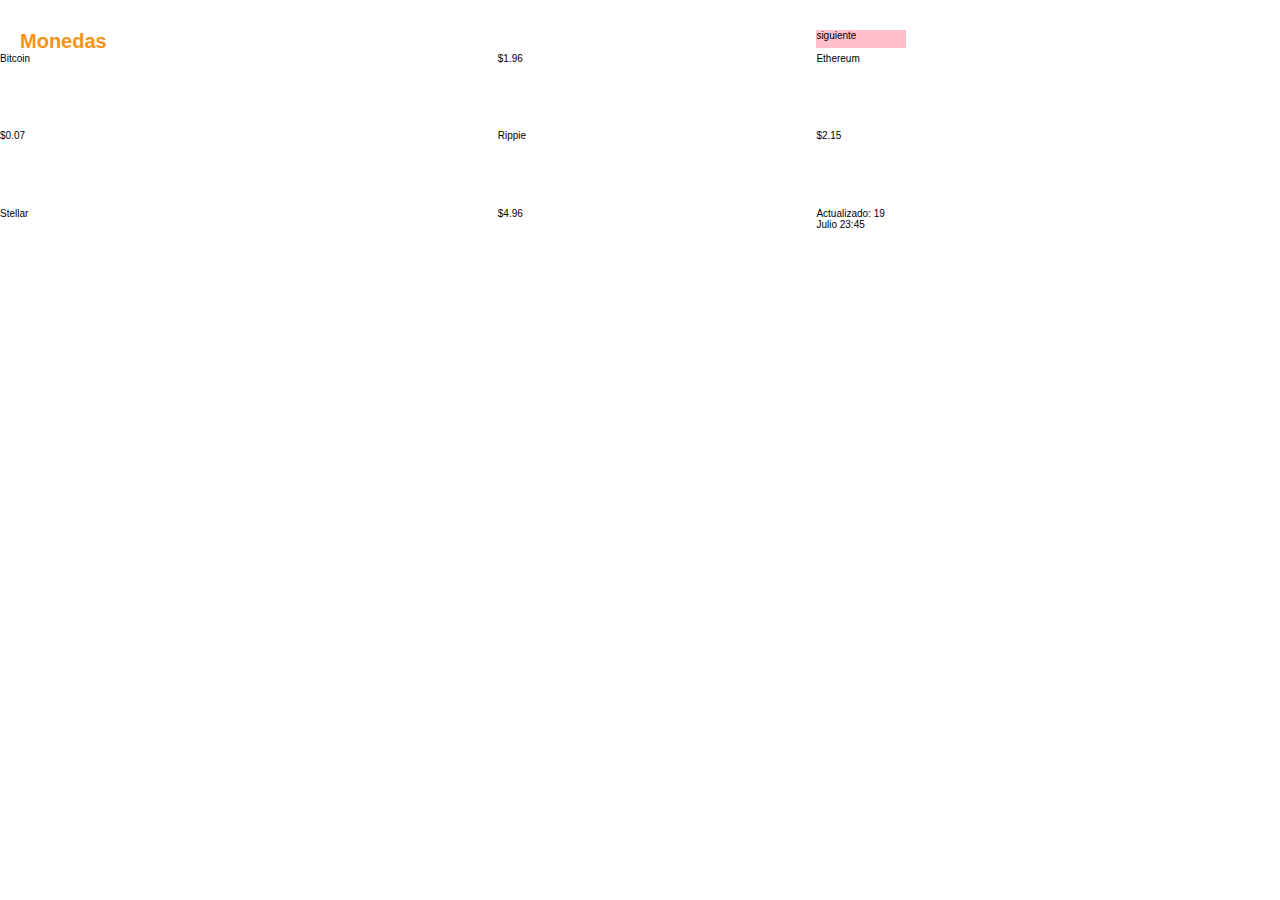
==== pruebas.html @ f8985ed3 "Termine la seccion uno, igual quisiera buscar el desplazamiento con js" ====
<!DOCTYPE html>
<html lang="en">

<head>
    <meta charset="UTF-8">
    <meta http-equiv="X-UA-Compatible" content="IE=edge">
    <meta name="viewport" content="width=device-width, initial-scale=1.0">
    <title>Document</title>
    <link rel="stylesheet" href="css/prueba.css">
</head>

<body>
    <div class="section1--table">
        <div class="section1--table-title">
            <p>Monedas</p>
        </div>
        <div class="section1--button">siguiente</div>

        <div class="section1--table-coin">
            <p>Bitcoin</p>
        </div>
        <div class="section1--table-amount">
            <p>$1.96<span class="decress"> </span></p>
        </div>
        <div class="section1--table-coin">
            <p>Ethereum</p>
        </div>
        <div class="section1--table-amount">
            <p>$0.07<span class="decress"> </span></p>
        </div>
        <div class="section1--table-coin">
            <p>Rippie</p>
        </div>
        <div class="section1--table-amount">
            <p>$2.15<span class="incress"> </span></p>
        </div>
        <div class="section1--table-coin">
            <p>Stellar</p>
        </div>
        <div class="section1--table-amount">
            <p>$4.96 <span class="decress"> </span></p>
        </div>

        <div class="section1--table-subtitle">
            <p>Actualizado:</span>
                <span>19 Julio 23:45</span>
            </p>
        </div>
    </div>
</body>

</html>
---- css/prueba.css ----
:root {
    --bitcoin-orange: #f7931a;
    --soft-orange: #ffe9d5;
    --secondary-blue: #1a9af7;
    --soft-blue: #e7f5ff;
    --warm-black: #282623;
    --black: #201e1c;
    --grey: #bababa;
    --off-white: #faf8f7;
    --just-white: #fff;
}

* {
    box-sizing: border-box;
    margin: 0;
    padding: 0;
}

html {
    font-size: 62.5%;
    font-family: 'DM Sans', sans-serif;
}

.section1--table {
    width: 70%;
    height: 350px;
    margin-top: 30px;
    display: grid;
    grid-template-rows: 5% repeat(4, 1fr) 5%;
    grid-template-columns: 55% 35% 10%;
    grid-gap: 5px;
    overflow: visible;
}

.section1--table-title {
    grid-column: span 2;
    margin-bottom: 20px;
    margin-left: 20px;
    font-size: 2rem;
    color: var(--bitcoin-orange);
    font-weight: bold;
}

.section1--button {
    background: pink;
}
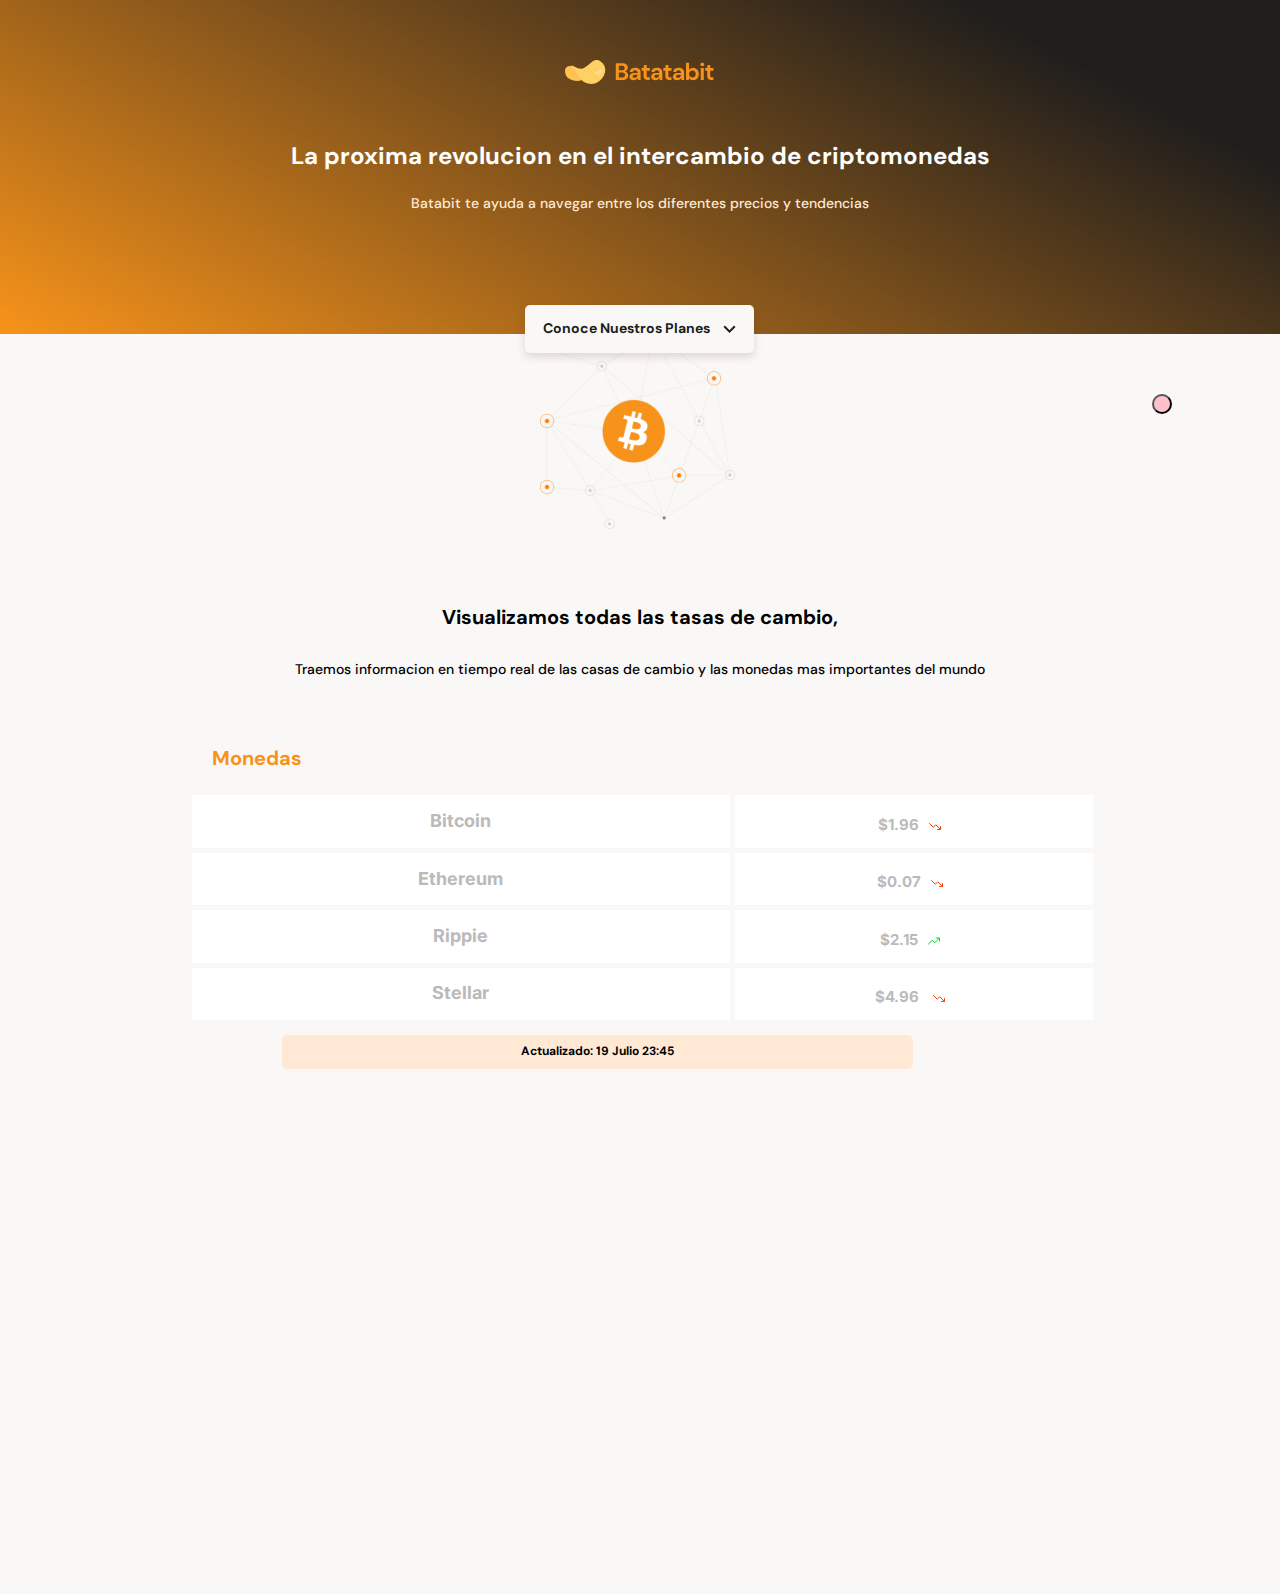
==== commit 6515e6fe: "termine seccion 2 y 3" ====
--- a/pruebas.html
+++ b/pruebas.html
@@ -1,52 +1,143 @@
 <!DOCTYPE html>
-<html lang="en">
+<html lang="es-mx">
 
 <head>
     <meta charset="UTF-8">
     <meta http-equiv="X-UA-Compatible" content="IE=edge">
-    <meta name="viewport" content="width=device-width, initial-scale=1.0">
-    <title>Document</title>
+    <meta name="viewport" content="width=device-width
+    , initial-scale=1.0">
+    <title>Batatabit</title>
+
+    <link rel="preconnect" href="https://fonts.googleapis.com">
+    <link rel="preconnect" href="https://fonts.gstatic.com" crossorigin>
+    <link href="https://fonts.googleapis.com/css2?family=DM+Sans:wght@400;500;700&family=Inter:wght@300;500&display=swap" rel="stylesheet">
     <link rel="stylesheet" href="css/prueba.css">
+    <link rel="stylesheet" href="css/normalize.css">
+    <script src="js/modernizr.js"></script>
 </head>
 
 <body>
-    <div class="section1--table">
-        <div class="section1--table-title">
-            <p>Monedas</p>
+    <header>
+        <figure><img src="img/logo.svg" alt=""></figure>
+        <div class="header--title-container">
+            <h1>La proxima revolucion en el intercambio de criptomonedas</h1>
+            <p>Batabit te ayuda a navegar entre los diferentes precios y tendencias</p>
+            <a href="" class="header--button">Conoce Nuestros Planes <span></span></a>
         </div>
-        <div class="section1--button">siguiente</div>
+    </header>
+    <main>
+        <section class="section1">
+            <div class="section1--image">
+                <figure><img src="../img/Bitcoin.svg" alt=""></figure>
+            </div>
+            <div class="section1--text">
+                <h2>Visualizamos todas las tasas de cambio,</h2>
+                <p>Traemos informacion en tiempo real de las casas de cambio y las monedas mas importantes del mundo</p>
+            </div>
 
-        <div class="section1--table-coin">
-            <p>Bitcoin</p>
-        </div>
-        <div class="section1--table-amount">
-            <p>$1.96<span class="decress"> </span></p>
-        </div>
-        <div class="section1--table-coin">
-            <p>Ethereum</p>
-        </div>
-        <div class="section1--table-amount">
-            <p>$0.07<span class="decress"> </span></p>
-        </div>
-        <div class="section1--table-coin">
-            <p>Rippie</p>
-        </div>
-        <div class="section1--table-amount">
-            <p>$2.15<span class="incress"> </span></p>
-        </div>
-        <div class="section1--table-coin">
-            <p>Stellar</p>
-        </div>
-        <div class="section1--table-amount">
-            <p>$4.96 <span class="decress"> </span></p>
-        </div>
 
-        <div class="section1--table-subtitle">
-            <p>Actualizado:</span>
-                <span>19 Julio 23:45</span>
-            </p>
-        </div>
-    </div>
+
+            <div class="section1--container-tables" id="contenedor-tablas">
+                <div class="section1--table">
+                    <p class="section1--table-title">Monedas</p>
+
+                    <div class="section1--table-coin">
+                        <p>Bitcoin</p>
+                    </div>
+                    <div class="section1--table-amount">
+                        <p>$1.96<span class="decress"> </span></p>
+                    </div>
+                    <div class="section1--table-coin">
+                        <p>Ethereum</p>
+                    </div>
+                    <div class="section1--table-amount">
+                        <p>$0.07<span class="decress"> </span></p>
+                    </div>
+                    <div class="section1--table-coin">
+                        <p>Rippie</p>
+                    </div>
+                    <div class="section1--table-amount">
+                        <p>$2.15<span class="incress"> </span></p>
+                    </div>
+                    <div class="section1--table-coin">
+                        <p>Stellar</p>
+                    </div>
+                    <div class="section1--table-amount">
+                        <p>$4.96 <span class="decress"> </span></p>
+                    </div>
+
+                    <div class="section1--table-subtitle">
+                        <p>Actualizado:</span>
+                            <span>19 Julio 23:45</span>
+                        </p>
+                    </div>
+                </div>
+
+
+                <div class="section1--table table2">
+                    <p class="section1--table-title blue">Comision</p>
+
+                    <div class="section1--table-coin">
+                        <p>Bitrade</p>
+                    </div>
+                    <div class="section1--table-amount">
+                        <p>$12.96</p>
+                    </div>
+                    <div class="section1--table-coin">
+                        <p>Bitprecio</p>
+                    </div>
+                    <div class="section1--table-amount">
+                        <p>$13.07</p>
+                    </div>
+                    <div class="section1--table-coin">
+                        <p>Novadax</p>
+                    </div>
+                    <div class="section1--table-amount">
+                        <p>$13.15</p>
+                    </div>
+                    <div class="section1--table-coin">
+                        <p>Cointext</p>
+                    </div>
+                    <div class="section1--table-amount">
+                        <p>$14.96</p>
+                    </div>
+
+                    <div class="section1--table-subtitle backgroundblue">
+                        <p>Actualizado:</span>
+                            <span>19 Julio 23:45</span>
+                        </p>
+                    </div>
+                </div>
+
+            </div>
+            <button class="boton dos" onClick="displaySection()"></button>
+        </section>
+        <section></section>
+        <section></section>
+        <section></section>
+    </main>
+    <footer></footer>
 </body>
 
+
+<script>
+    function displaySection() {
+        var contenedor;
+        var contenedor2;
+
+        contenedor = document.getElementsByClassName('section1--table')[0];
+        contenedor2 = document.getElementsByClassName('table2')[0];
+        if (contenedor.style.display == "grid") {
+
+            contenedor.style.display = "none";
+            contenedor2.style.display = "grid";
+        } else {
+
+            contenedor.style.display = "grid";
+            contenedor2.style.display = "none";
+
+        }
+    }
+</script>
+
 </html>--- a/css/prueba.css
+++ b/css/prueba.css
@@ -1,46 +1,285 @@
-:root {
-    --bitcoin-orange: #f7931a;
-    --soft-orange: #ffe9d5;
-    --secondary-blue: #1a9af7;
-    --soft-blue: #e7f5ff;
-    --warm-black: #282623;
-    --black: #201e1c;
-    --grey: #bababa;
-    --off-white: #faf8f7;
-    --just-white: #fff;
-}
-
-* {
-    box-sizing: border-box;
-    margin: 0;
-    padding: 0;
-}
-
-html {
-    font-size: 62.5%;
-    font-family: 'DM Sans', sans-serif;
-}
-
-.section1--table {
-    width: 70%;
-    height: 350px;
-    margin-top: 30px;
-    display: grid;
-    grid-template-rows: 5% repeat(4, 1fr) 5%;
-    grid-template-columns: 55% 35% 10%;
-    grid-gap: 5px;
-    overflow: visible;
-}
-
-.section1--table-title {
-    grid-column: span 2;
-    margin-bottom: 20px;
-    margin-left: 20px;
-    font-size: 2rem;
-    color: var(--bitcoin-orange);
-    font-weight: bold;
-}
-
-.section1--button {
-    background: pink;
-}+         :root {
+            --bitcoin-orange: #f7931a;
+            --soft-orange: #ffe9d5;
+            --secondary-blue: #1a9af7;
+            --soft-blue: #e7f5ff;
+            --warm-black: #282623;
+            --black: #201e1c;
+            --grey: #bababa;
+            --off-white: #faf8f7;
+            --just-white: #fff;
+        }
+        
+        * {
+            box-sizing: border-box;
+            margin: 0;
+            padding: 0;
+        }
+        
+        html {
+            font-size: 62.5%;
+            font-family: 'DM Sans', sans-serif;
+        }
+        
+        header {
+            position: relative;
+            display: flex;
+            flex-direction: column;
+            justify-content: center;
+            width: 100%;
+            min-width: 320px;
+            height: 334px;
+            text-align: center;
+            background: linear-gradient(207.8deg, #201E1C 16.69%, #F7931A 100%);
+        }
+        
+        header img {
+            width: 150px;
+            height: 24px;
+            margin-top: 60px;
+            align-self: center;
+            -webkit-animation: bgAnimateBitcoin 20s ease infinite;
+            -moz-animation: bgAnimateBitcoin 20s ease infinite;
+            animation: bgAnimateBitcoin 20s ease infinite;
+        }
+        
+        .header--title-container {
+            width: 90%;
+            min-width: 288px;
+            max-width: 900px;
+            height: 218px;
+            margin-top: 40px;
+            text-align: center;
+            align-self: center;
+        }
+        
+        .header--title-container h1 {
+            font-size: 2.4rem;
+            font-weight: bold;
+            line-height: 2.6rem;
+            color: var(--just-white)
+        }
+        
+        .header--title-container p {
+            margin-top: 25px;
+            font-size: 1.4rem;
+            font-weight: 500;
+            line-height: 1.8rem;
+            color: var(--soft-orange)
+        }
+        
+        .header--button {
+            position: absolute;
+            top: 270px;
+            display: block;
+            left: calc(50% - 115px);
+            margin-top: 35px;
+            padding: 15px;
+            width: 229px;
+            height: 48px;
+            background-color: var(--off-white);
+            /*sombra*/
+            box-shadow: 0 4px 8px rgba(89, 34, 30, 0.16);
+            border: none;
+            border-radius: 5px;
+            font-size: 1.4rem;
+            font-weight: bold;
+            text-decoration: none;
+            color: var(--black);
+        }
+        
+        .header--button:after {
+            content: '';
+            display: inline-block;
+            width: 13px;
+            height: 8px;
+            margin-left: 10px;
+            background-image: url('../icons/down-arrow.svg')
+        }
+        
+        .section1 {
+            width: 100vw;
+            height: 140vh;
+            display: flex;
+            flex-direction: column;
+            align-items: center;
+            background-color: var(--off-white);
+            overflow: hidden;
+        }
+        
+        .section1--image {
+            margin-top: 50px;
+            width: 200px;
+            height: 200px;
+            margin: 0 auto;
+            margin-bottom: 50px
+        }
+        
+        .section1--text {
+            width: 90%;
+            max-width: 800px;
+            text-align: center;
+            margin-top: 20px;
+        }
+        
+        .section1--text h2 {
+            font-size: 2rem;
+            font-weight: bold;
+            line-height: 2.6rem;
+        }
+        
+        .section1--text p {
+            margin-top: 30px;
+            font-size: 1.4rem;
+            font-weight: 500;
+            line-height: 1.8rem;
+        }
+        
+        .section1--container-tables {
+            width: 100vw;
+            height: 400px;
+            display: flex;
+            align-items: center;
+            justify-content: center;
+            transition-duration: 0.3s;
+            min-width: 400px;
+        }
+        
+        .section1--table {
+            width: 70%;
+            height: 350px;
+            margin-top: 30px;
+            display: grid;
+            grid-template-rows: repeat(6 1fr);
+            grid-template-columns: 60% 40%;
+            grid-gap: 5px;
+            position: relative;
+        }
+        
+        .section1--table-title {
+            grid-column: span 2;
+            display: flex;
+            align-self: flex-end;
+            margin-bottom: 20px;
+            margin-left: 20px;
+            font-size: 2rem;
+            color: var(--bitcoin-orange);
+            font-weight: bold;
+        }
+        
+        .section1--table-coin,
+        .section1--table-amount {
+            background-color: var(--just-white);
+            width: 100%;
+            height: 100%;
+            display: flex;
+            justify-content: center;
+            align-items: center;
+        }
+        
+        .section1--table-coin p,
+        .section1--table-amount p {
+            font-size: 1.8rem;
+            color: var(--grey);
+            font-weight: bold;
+            font-family: "Inter", sans-serif;
+        }
+        
+        .section1--table-amount p {
+            font-size: 1.5rem;
+        }
+        
+        .section1--table-amount span {
+            display: inline-block;
+            position: relative;
+            width: 20px;
+            height: 20px;
+            margin-left: 10px;
+            top: 10px;
+        }
+        
+        .section1--table-amount .decress {
+            background-image: url('../icons/trending-down.svg');
+            background-repeat: no-repeat;
+        }
+        
+        .section1--table-amount .incress {
+            background-image: url('../icons/trending-up.svg');
+            background-repeat: no-repeat;
+        }
+        
+        .section1--table-subtitle {
+            grid-column: span 2;
+            display: flex;
+            position: relative;
+            font-size: 1.2rem;
+            font-weight: bold;
+            background-color: var(--soft-orange);
+            width: 70%;
+            height: 80%;
+            align-items: center;
+            justify-content: center;
+            border-radius: 5px;
+            left: calc(50% - 40%);
+            top: 10px;
+        }
+        
+        .section1--table .blue {
+            color: var(--secondary-blue)
+        }
+        
+        .table2 {
+            display: none;
+        }
+        
+        .boton {
+            position: absolute;
+            z-index: 10;
+            left: 90%;
+            margin-top: 60px;
+            background: pink;
+            width: 20px;
+            height: 20px;
+            border-radius: 50%;
+            font-size: 30px;
+        }
+        
+        .backgroundblue {
+            background-color: cyan;
+        }
+        
+        @-webkit-keyframes bgAnimateBitcoin {
+            0% {
+                background-position: 0% 50%
+            }
+            50% {
+                background-position: 100% 50%
+            }
+            100% {
+                background-position: 0% 50%
+            }
+        }
+        
+        @-moz-keyframes bgAnimateBitcoin {
+            0% {
+                background-position: 0% 50%
+            }
+            50% {
+                background-position: 100% 50%
+            }
+            100% {
+                background-position: 0% 50%
+            }
+        }
+        
+        @keyframes bgAnimateBitcoin {
+            0% {
+                background-position: 0% 50%
+            }
+            50% {
+                background-position: 100% 50%
+            }
+            100% {
+                background-position: 0% 50%
+            }
+        }